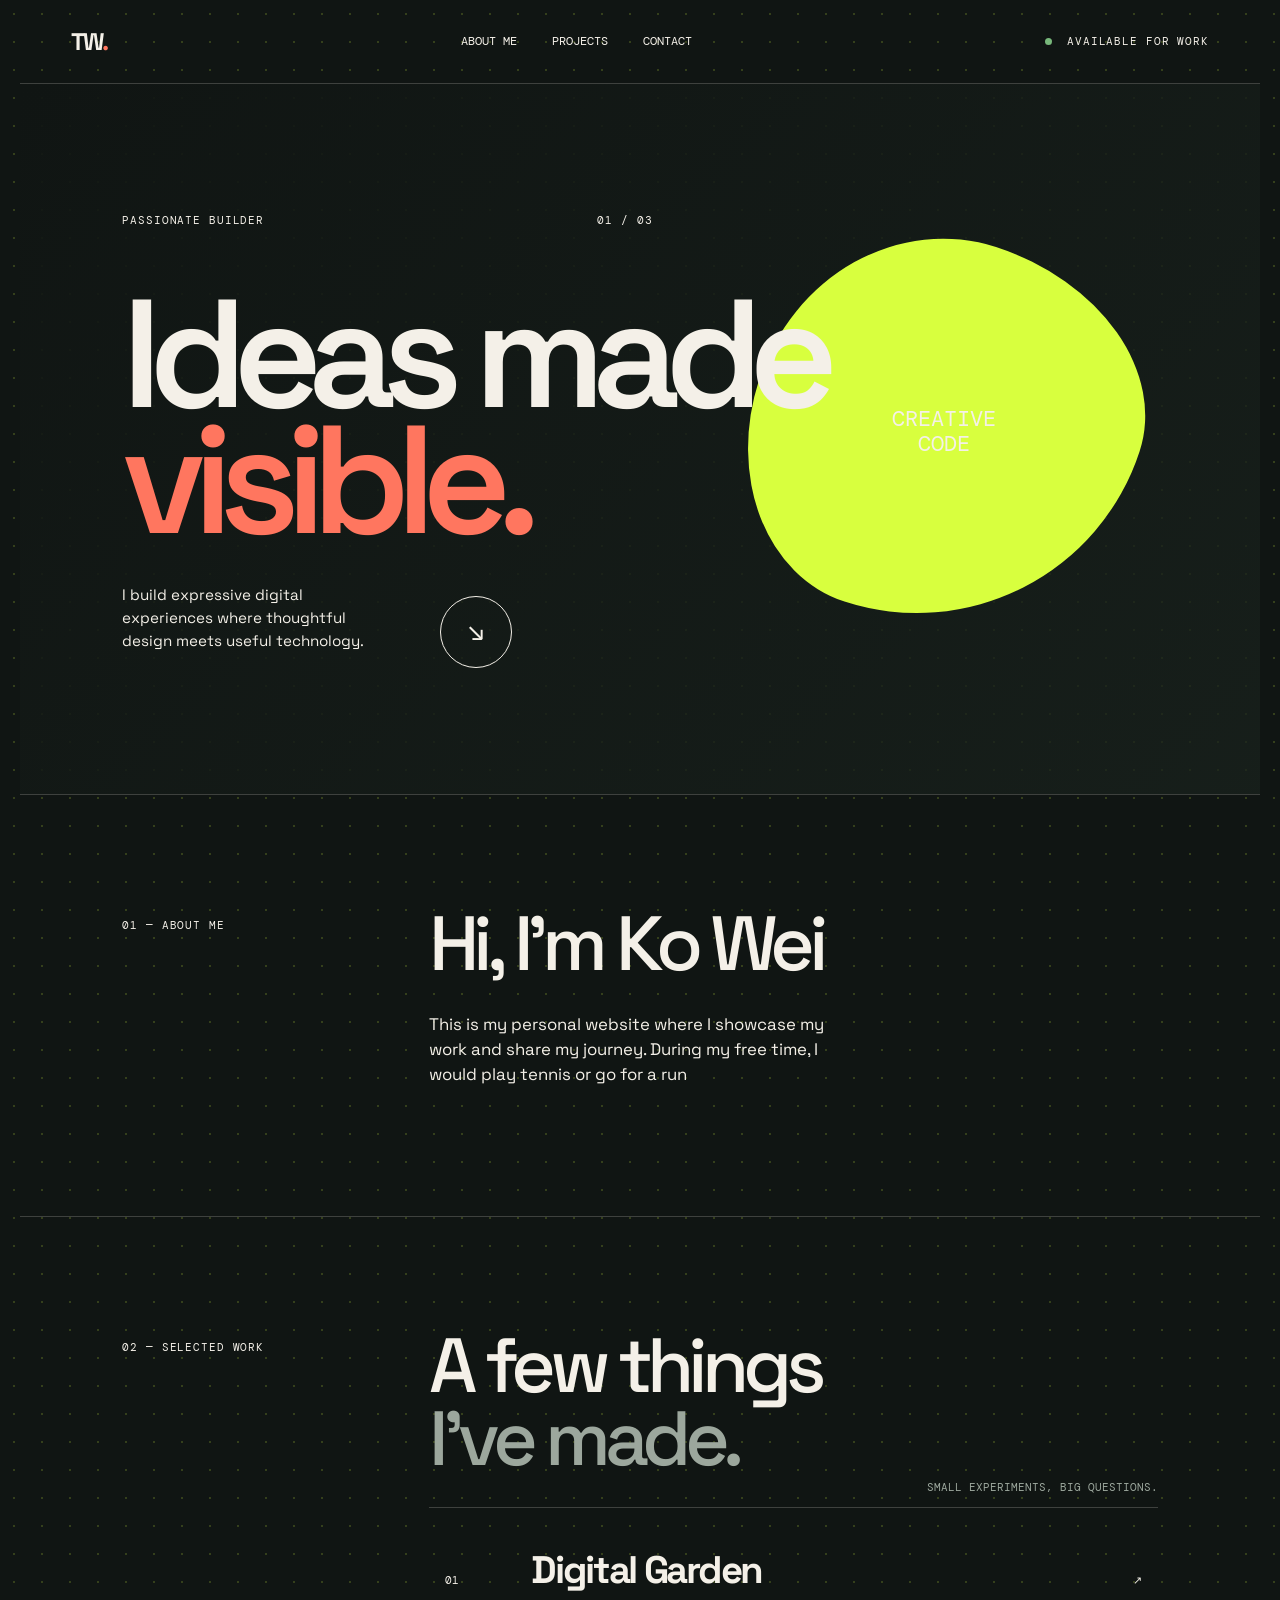
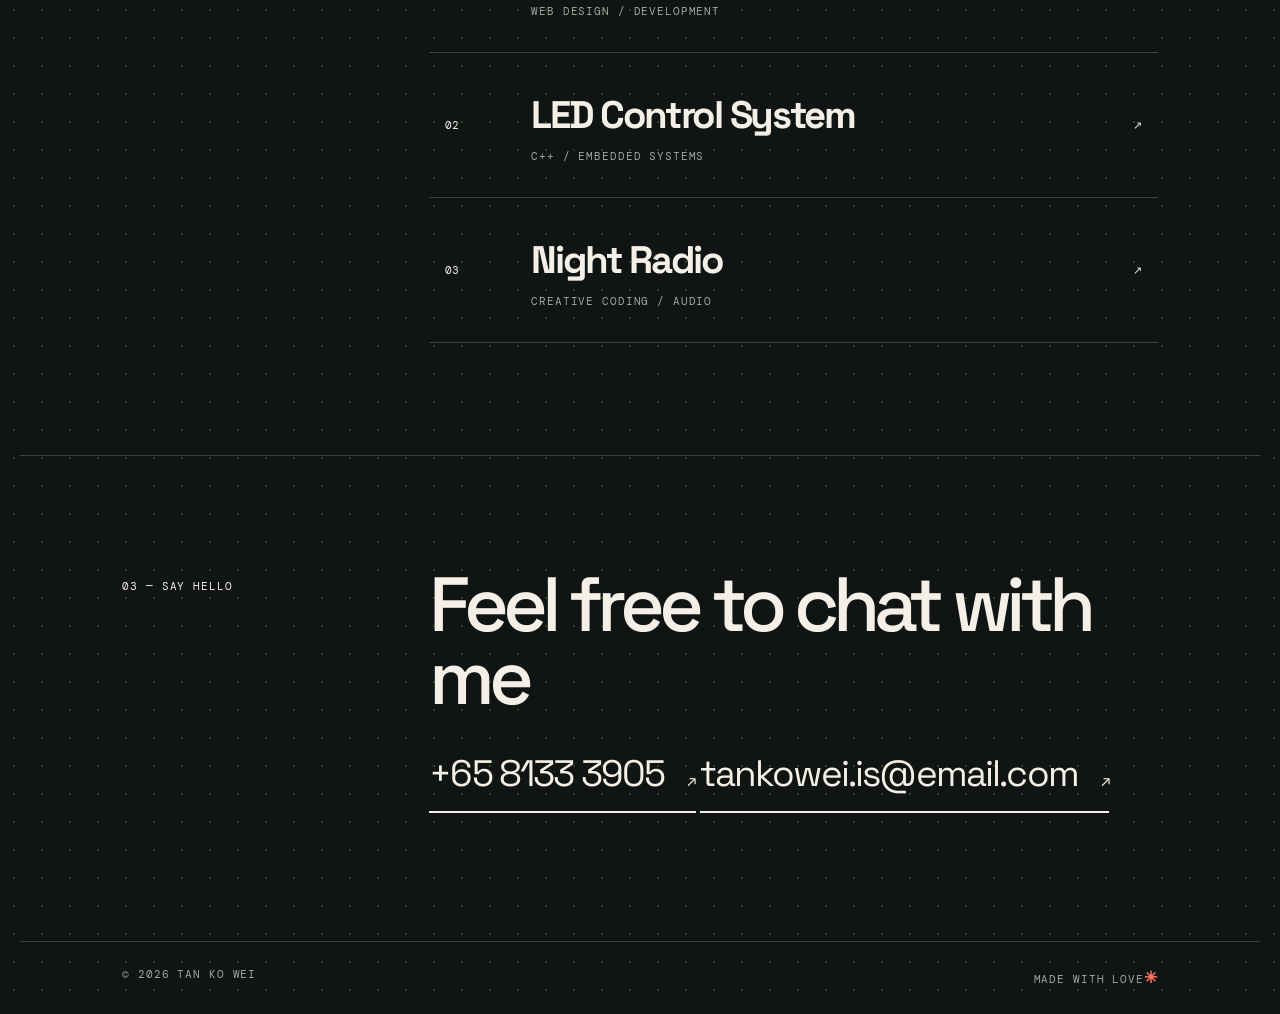
==== index.html @ d4612a14 "Add files via upload" ====
<!DOCTYPE html>
<html>
    <head>
        <meta charset="UTF-8">
        <meta name="viewport" content="width=device-width, initial-scale=1.0">
        <link rel="preconnect" href="https://fonts.googleapis.com">
        <link rel="preconnect" href="https://fonts.gstatic.com" crossorigin>
        <link href="https://fonts.googleapis.com/css2?family=DM+Mono:wght@400;500&family=Space+Grotesk:wght@400;500;600;700&display=swap" rel="stylesheet">
        <link rel="stylesheet" type="text/css" href="style.css">
        <title>Tan Ko Wei Personal Website</title>
    </head>
    <body>
        <header class="site-header">
            <a class="logo" href="#top" aria-label="Back to top">TW<span>.</span></a>
            <nav class="navbar" aria-label="Main navigation">
                <a href="#aboutme">About Me</a>
                <a href="#projects">Projects</a>
                <a href="#contact">Contact</a>
            </nav>
            <span class="availability"><i></i> Available for work</span>
        </header>

        <main id="top">
            <section class="hero">
                <p class="eyebrow">Passionate Builder<span>01 / 03</span></p>
                <h1>Ideas made<br><em>visible.</em></h1>
                <div class="hero-footer">
                    <p>I build expressive digital experiences where thoughtful design meets useful technology.</p>
                    <a class="circle-link" href="#projects" aria-label="Explore projects">↘</a>
                </div>
                <div class="hero-shape" aria-hidden="true"><span>creative<br>code</span></div>
            </section>

            <section class="intro section-grid" id="aboutme">
                <p class="section-label">01 — About me</p>
                <div class="section-content">
                    <h2>Hi, I'm Ko Wei<br></h2>
                    <p>This is my personal website where I showcase my work and share my journey. During my free time, I would play tennis or go for a run</p>
                </div>
            </section>

            <section class="projects section-grid" id="projects">
                <p class="section-label">02 — Selected work</p>
                <div class="section-content">
                    <div class="section-heading">
                        <h2>A few things<br><span>I've made.</span></h2>
                        <p>Small experiments, big questions.</p>
                    </div>
                    <div class="project-list">
                        <article class="project-card project-one" href="digital-garden.html">
                            <span class="project-number">01</span>
                            <div><h3>Digital Garden</h3><p>Web design / Development</p></div>
                            <span class="project-arrow">↗</span>
                        </article>
                        <a class="project-card project-two" href="led-showcase.html">
                            <span class="project-number">02</span>
                            <div><h3>LED Control System</h3><p>C++ / Embedded Systems</p></div>
                            <span class="project-arrow">↗</span>
                        </a>
                        <article class="project-card project-three" href="night-radio.html">
                            <span class="project-number">03</span>
                            <div><h3>Night Radio</h3><p>Creative coding / Audio</p></div>
                            <span class="project-arrow">↗</span>
                        </article>
                    </div>
                </div>
            </section>

            <section class="contact section-grid" id="contact">
                <p class="section-label">03 — Say hello</p>
                <div class="section-content">
                    <h2>Feel free to chat with me<br></h2>
                    <a class="email-link" href="https://wa.me/81333905">+65 8133 3905 <span>↗</span></a>
                    <a class="email-link" href="mailto:tankowei.is@email.com">tankowei.is@email.com <span>↗</span></a>
                </div>
            </section>
        </main>

        <footer><span>© 2026 Tan Ko Wei</span><span>Made with Love<b>✳</b></span></footer>
    </body>
</html>
---- style.css ----
@import url('https://fonts.googleapis.com/css2?family=DM+Mono:wght@400;500&family=Space+Grotesk:wght@400;500;600;700&display=swap');

:root {
  --ink: #f4f0e8;
  --paper: #101513;
  --acid: #d8ff3e;
  --coral: #ff765f;
  --muted: #9ca79d;
  --line: rgba(244, 240, 232, 0.2);
}

* { box-sizing: border-box; }
html { scroll-behavior: smooth; }
body {
  margin: 0;
  color: var(--ink);
  background-color: var(--paper);
  background-image: radial-gradient(rgba(216, 255, 62, .18) 1px, transparent 1px);
  background-size: 28px 28px;
  font-family: 'Space Grotesk', sans-serif;
  line-height: 1.5;
}
a { color: inherit; }
.site-header, main, footer { max-width: 1240px; margin: auto; }
.site-header {
  min-height: 84px;
  padding: 22px 4vw;
  display: flex;
  align-items: center;
  justify-content: space-between;
  border-bottom: 1px solid var(--line);
}
.logo { font-size: 1.5rem; font-weight: 700; text-decoration: none; letter-spacing: -0.08em; }
.logo span, em { color: var(--coral); font-style: normal; }
.navbar { display: flex; gap: 2.2rem; }
.navbar a { font-family: 'DM Mono', monospace; font-size: .72rem; text-decoration: none; text-transform: uppercase; }
.navbar a:hover, .email-link:hover { color: var(--coral); }
.availability, .eyebrow, .section-label, .project-card p, footer {
  font-family: 'DM Mono', monospace;
  font-size: .68rem;
  text-transform: uppercase;
  letter-spacing: .08em;
}
.availability i { display: inline-block; width: 7px; height: 7px; margin-right: 7px; border-radius: 50%; background: #78b87b; }
.hero { min-height: 710px; padding: 8rem 8vw 5rem; position: relative; overflow: hidden; background: linear-gradient(135deg, rgba(16, 21, 19, .92), rgba(25, 34, 29, .72)); }
.eyebrow { display: flex; justify-content: space-between; max-width: 530px; }
h1, h2, h3, p { margin-top: 0; }
h1 { position: relative; z-index: 1; margin: 4rem 0 2.5rem; font-size: clamp(4.5rem, 12vw, 10.5rem); line-height: .82; letter-spacing: -.09em; font-weight: 600; }
.hero-footer { position: relative; z-index: 1; display: flex; align-items: flex-end; gap: 3rem; max-width: 530px; }
.hero-footer p { max-width: 270px; font-size: .95rem; }
.circle-link { display: grid; place-items: center; width: 72px; height: 72px; border: 1px solid var(--ink); border-radius: 50%; font-size: 1.7rem; text-decoration: none; transition: .25s ease; }
.circle-link:hover { color: var(--paper); background: var(--acid); border-color: var(--acid); transform: rotate(-45deg); }
.hero-shape { position: absolute; right: 10%; top: 22%; display: grid; place-items: center; width: clamp(200px, 30vw, 390px); aspect-ratio: 1; border-radius: 48% 52% 61% 39% / 52% 39% 61% 48%; background: var(--acid); transform: rotate(18deg); animation: float 6s ease-in-out infinite; }
.hero-shape span { font-family: 'DM Mono', monospace; font-size: clamp(1rem, 2vw, 1.4rem); line-height: 1.1; text-align: center; text-transform: uppercase; transform: rotate(-18deg); }
.section-grid { display: grid; grid-template-columns: 25% 1fr; gap: 3rem; padding: 7rem 8vw; border-top: 1px solid var(--line); }
.section-label { padding-top: .6rem; }
.section-content { max-width: 820px; }
h2 { margin-bottom: 2rem; font-size: clamp(2.6rem, 6vw, 5.8rem); line-height: .95; letter-spacing: -.08em; font-weight: 500; }
h2 span { color: var(--muted); }
.section-content > p { max-width: 410px; font-size: 1.05rem; }
.section-heading { display: flex; justify-content: space-between; align-items: flex-end; gap: 2rem; }
.section-heading > p { color: var(--muted); font-family: 'DM Mono', monospace; font-size: .7rem; text-transform: uppercase; }
.project-list { border-top: 1px solid var(--line); }
.project-card { min-height: 145px; display: grid; grid-template-columns: 70px 1fr auto; align-items: center; gap: 1rem; padding: 1.4rem 1rem; border-bottom: 1px solid var(--line); text-decoration: none; transition: .25s ease; }
.project-card:hover { padding-left: 1.7rem; }
.project-number, .project-arrow { font-family: 'DM Mono', monospace; font-size: .7rem; }
.project-card h3 { margin: 0; font-size: clamp(1.4rem, 3vw, 2.4rem); letter-spacing: -.06em; }
.project-card p { margin: .3rem 0 0; color: var(--muted); }
.project-one:hover { background: var(--acid); }.project-two:hover { background: var(--coral); }.project-three:hover { background: #b8d7ff; }
.contact { padding-bottom: 8rem; }
.email-link { display: inline-block; padding-bottom: .6rem; border-bottom: 2px solid var(--ink); font-size: clamp(1.2rem, 3vw, 2.3rem); letter-spacing: -.05em; text-decoration: none; }
.email-link span { margin-left: 1rem; font-size: 1rem; }
footer { display: flex; justify-content: space-between; padding: 1.5rem 8vw; border-top: 1px solid var(--line); color: var(--muted); }
footer b { color: var(--coral); font-size: 1rem; }
@keyframes float { 0%, 100% { transform: rotate(18deg) translateY(0); } 50% { transform: rotate(23deg) translateY(-18px); } }
@media (max-width: 700px) {
  .site-header { padding: 18px 6vw; }.availability { display: none; }.navbar { gap: 1rem; }.navbar a { font-size: .61rem; }
  .hero { min-height: 650px; padding: 5rem 6vw 4rem; }.hero-shape { top: 45%; right: -8%; opacity: .85; }.hero-footer { align-items: flex-start; flex-direction: column; gap: 1rem; }
  .section-grid { grid-template-columns: 1fr; gap: 1.5rem; padding: 5rem 6vw; }.section-label { padding: 0; }.section-heading { display: block; }.section-heading > p { margin-bottom: 2rem; }.project-card { grid-template-columns: 40px 1fr auto; }
  footer { padding: 1.5rem 6vw; font-size: .56rem; }
}
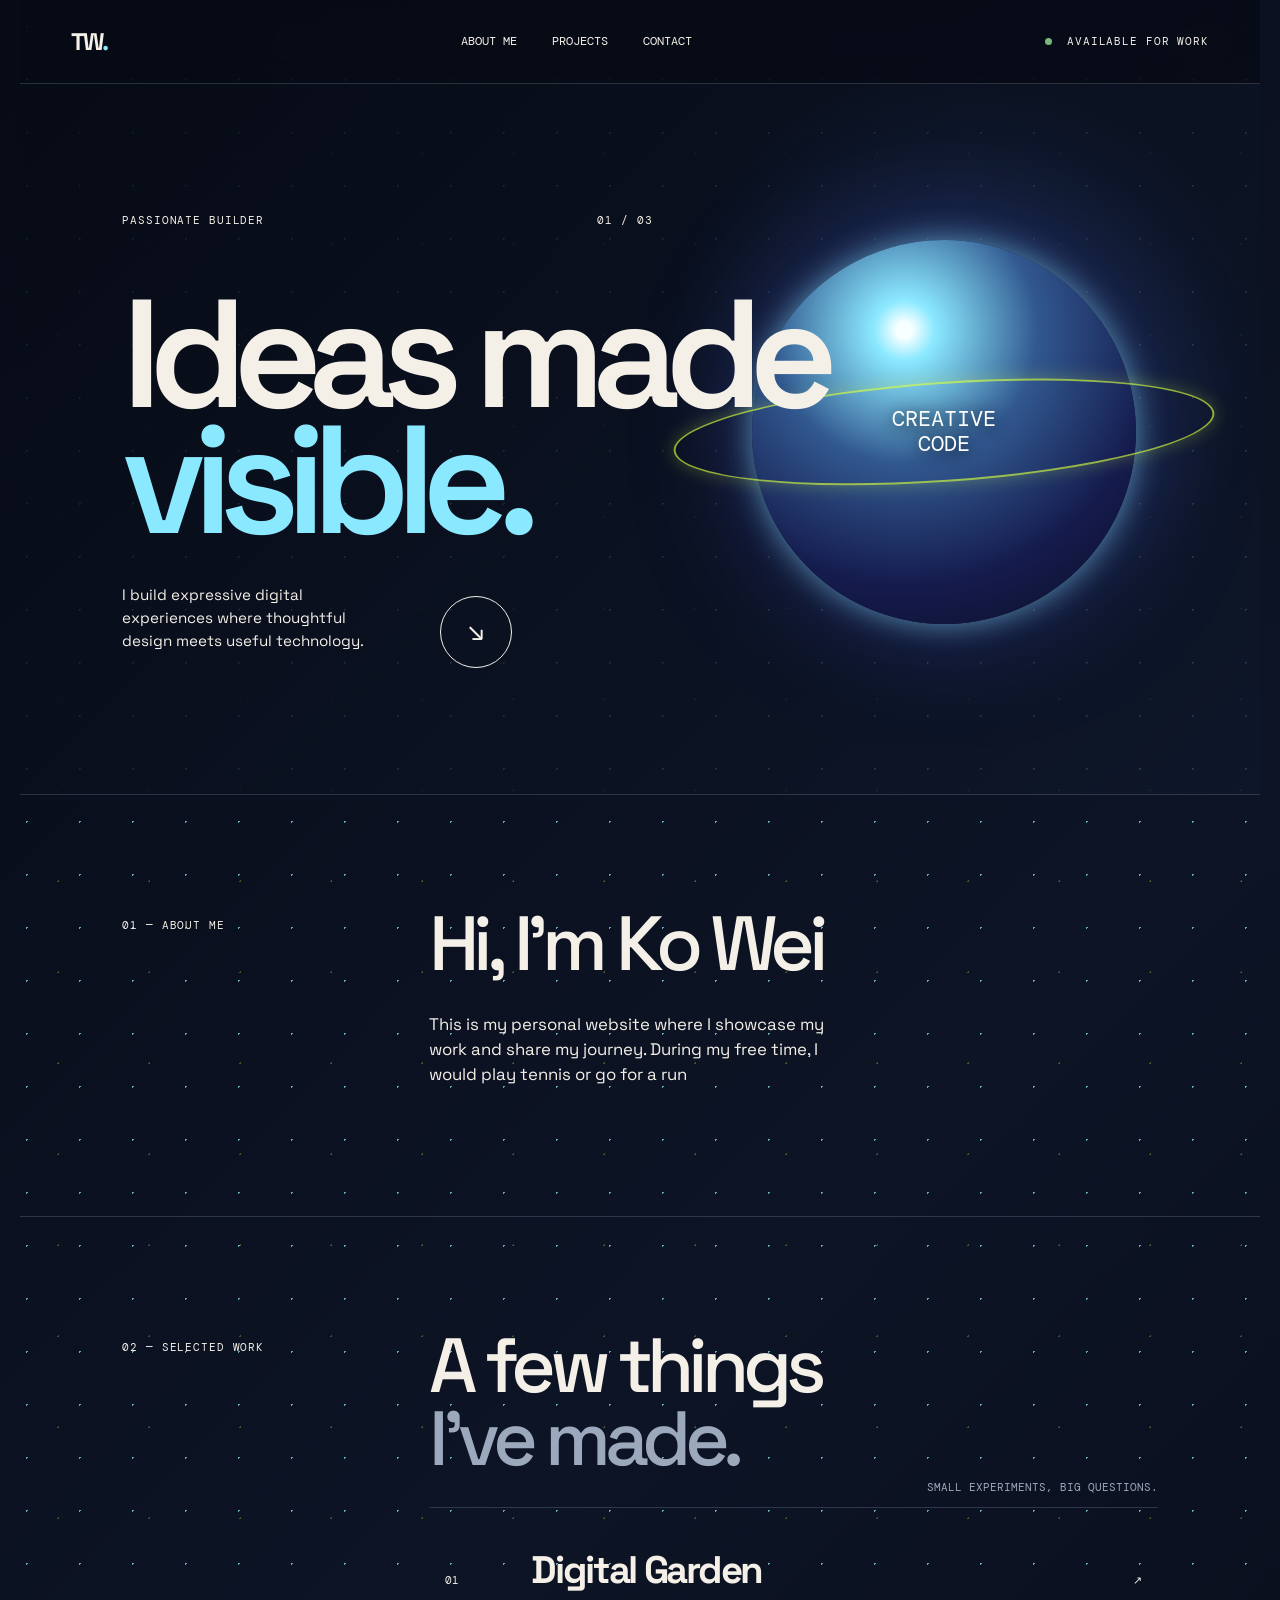
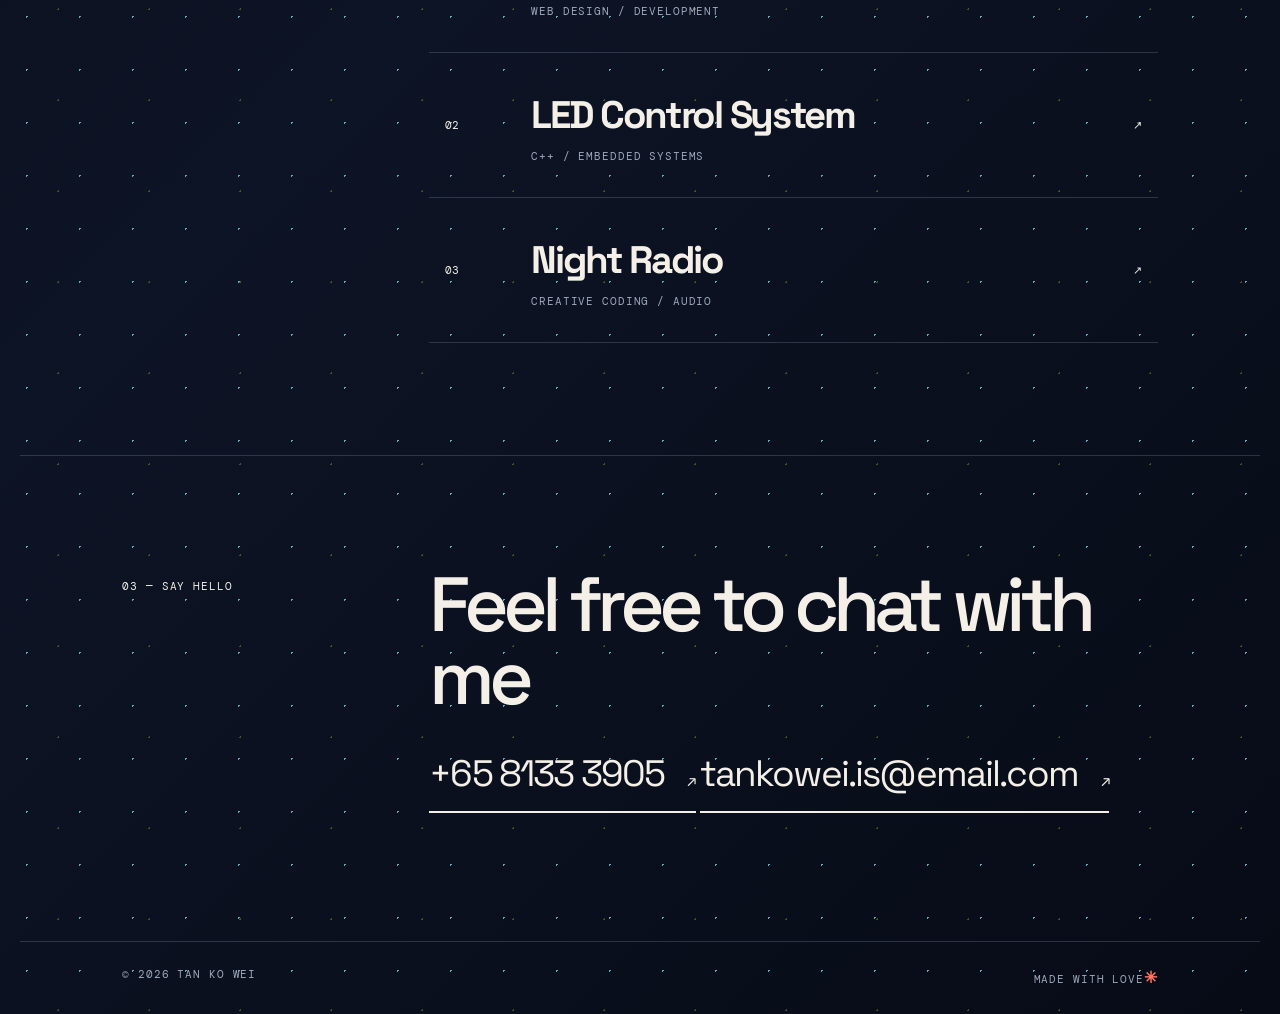
==== commit 0149906e: "Initial website upload" ====
--- a/index.html
+++ b/index.html
@@ -1,81 +1,81 @@
-<!DOCTYPE html>
-<html>
-    <head>
-        <meta charset="UTF-8">
-        <meta name="viewport" content="width=device-width, initial-scale=1.0">
-        <link rel="preconnect" href="https://fonts.googleapis.com">
-        <link rel="preconnect" href="https://fonts.gstatic.com" crossorigin>
-        <link href="https://fonts.googleapis.com/css2?family=DM+Mono:wght@400;500&family=Space+Grotesk:wght@400;500;600;700&display=swap" rel="stylesheet">
-        <link rel="stylesheet" type="text/css" href="style.css">
-        <title>Tan Ko Wei Personal Website</title>
-    </head>
-    <body>
-        <header class="site-header">
-            <a class="logo" href="#top" aria-label="Back to top">TW<span>.</span></a>
-            <nav class="navbar" aria-label="Main navigation">
-                <a href="#aboutme">About Me</a>
-                <a href="#projects">Projects</a>
-                <a href="#contact">Contact</a>
-            </nav>
-            <span class="availability"><i></i> Available for work</span>
-        </header>
-
-        <main id="top">
-            <section class="hero">
-                <p class="eyebrow">Passionate Builder<span>01 / 03</span></p>
-                <h1>Ideas made<br><em>visible.</em></h1>
-                <div class="hero-footer">
-                    <p>I build expressive digital experiences where thoughtful design meets useful technology.</p>
-                    <a class="circle-link" href="#projects" aria-label="Explore projects">↘</a>
-                </div>
-                <div class="hero-shape" aria-hidden="true"><span>creative<br>code</span></div>
-            </section>
-
-            <section class="intro section-grid" id="aboutme">
-                <p class="section-label">01 — About me</p>
-                <div class="section-content">
-                    <h2>Hi, I'm Ko Wei<br></h2>
-                    <p>This is my personal website where I showcase my work and share my journey. During my free time, I would play tennis or go for a run</p>
-                </div>
-            </section>
-
-            <section class="projects section-grid" id="projects">
-                <p class="section-label">02 — Selected work</p>
-                <div class="section-content">
-                    <div class="section-heading">
-                        <h2>A few things<br><span>I've made.</span></h2>
-                        <p>Small experiments, big questions.</p>
-                    </div>
-                    <div class="project-list">
-                        <article class="project-card project-one" href="digital-garden.html">
-                            <span class="project-number">01</span>
-                            <div><h3>Digital Garden</h3><p>Web design / Development</p></div>
-                            <span class="project-arrow">↗</span>
-                        </article>
-                        <a class="project-card project-two" href="led-showcase.html">
-                            <span class="project-number">02</span>
-                            <div><h3>LED Control System</h3><p>C++ / Embedded Systems</p></div>
-                            <span class="project-arrow">↗</span>
-                        </a>
-                        <article class="project-card project-three" href="night-radio.html">
-                            <span class="project-number">03</span>
-                            <div><h3>Night Radio</h3><p>Creative coding / Audio</p></div>
-                            <span class="project-arrow">↗</span>
-                        </article>
-                    </div>
-                </div>
-            </section>
-
-            <section class="contact section-grid" id="contact">
-                <p class="section-label">03 — Say hello</p>
-                <div class="section-content">
-                    <h2>Feel free to chat with me<br></h2>
-                    <a class="email-link" href="https://wa.me/81333905">+65 8133 3905 <span>↗</span></a>
-                    <a class="email-link" href="mailto:tankowei.is@email.com">tankowei.is@email.com <span>↗</span></a>
-                </div>
-            </section>
-        </main>
-
-        <footer><span>© 2026 Tan Ko Wei</span><span>Made with Love<b>✳</b></span></footer>
-    </body>
+<!DOCTYPE html>
+<html>
+    <head>
+        <meta charset="UTF-8">
+        <meta name="viewport" content="width=device-width, initial-scale=1.0">
+        <link rel="preconnect" href="https://fonts.googleapis.com">
+        <link rel="preconnect" href="https://fonts.gstatic.com" crossorigin>
+        <link href="https://fonts.googleapis.com/css2?family=DM+Mono:wght@400;500&family=Space+Grotesk:wght@400;500;600;700&display=swap" rel="stylesheet">
+        <link rel="stylesheet" type="text/css" href="style.css">
+        <title>Tan Ko Wei Personal Website</title>
+    </head>
+    <body>
+        <header class="site-header">
+            <a class="logo" href="#top" aria-label="Back to top">TW<span>.</span></a>
+            <nav class="navbar" aria-label="Main navigation">
+                <a href="#aboutme">About Me</a>
+                <a href="#projects">Projects</a>
+                <a href="#contact">Contact</a>
+            </nav>
+            <span class="availability"><i></i> Available for work</span>
+        </header>
+
+        <main id="top">
+            <section class="hero">
+                <p class="eyebrow">Passionate Builder<span>01 / 03</span></p>
+                <h1>Ideas made<br><em>visible.</em></h1>
+                <div class="hero-footer">
+                    <p>I build expressive digital experiences where thoughtful design meets useful technology.</p>
+                    <a class="circle-link" href="#projects" aria-label="Explore projects">↘</a>
+                </div>
+                <div class="hero-shape" aria-hidden="true"><span>creative<br>code</span></div>
+            </section>
+
+            <section class="intro section-grid" id="aboutme">
+                <p class="section-label">01 — About me</p>
+                <div class="section-content">
+                    <h2>Hi, I'm Ko Wei<br></h2>
+                    <p>This is my personal website where I showcase my work and share my journey. During my free time, I would play tennis or go for a run</p>
+                </div>
+            </section>
+
+            <section class="projects section-grid" id="projects">
+                <p class="section-label">02 — Selected work</p>
+                <div class="section-content">
+                    <div class="section-heading">
+                        <h2>A few things<br><span>I've made.</span></h2>
+                        <p>Small experiments, big questions.</p>
+                    </div>
+                    <div class="project-list">
+                        <article class="project-card project-one" href="digital-garden.html">
+                            <span class="project-number">01</span>
+                            <div><h3>Digital Garden</h3><p>Web design / Development</p></div>
+                            <span class="project-arrow">↗</span>
+                        </article>
+                        <a class="project-card project-two" href="led-showcase.html">
+                            <span class="project-number">02</span>
+                            <div><h3>LED Control System</h3><p>C++ / Embedded Systems</p></div>
+                            <span class="project-arrow">↗</span>
+                        </a>
+                        <article class="project-card project-three" href="night-radio.html">
+                            <span class="project-number">03</span>
+                            <div><h3>Night Radio</h3><p>Creative coding / Audio</p></div>
+                            <span class="project-arrow">↗</span>
+                        </article>
+                    </div>
+                </div>
+            </section>
+
+            <section class="contact section-grid" id="contact">
+                <p class="section-label">03 — Say hello</p>
+                <div class="section-content">
+                    <h2>Feel free to chat with me<br></h2>
+                    <a class="email-link" href="https://wa.me/81333905">+65 8133 3905 <span>↗</span></a>
+                    <a class="email-link" href="mailto:tankowei.is@email.com">tankowei.is@email.com <span>↗</span></a>
+                </div>
+            </section>
+        </main>
+
+        <footer><span>© 2026 Tan Ko Wei</span><span>Made with Love<b>✳</b></span></footer>
+    </body>
 </html>
--- a/style.css
+++ b/style.css
@@ -1,81 +1,90 @@
-@import url('https://fonts.googleapis.com/css2?family=DM+Mono:wght@400;500&family=Space+Grotesk:wght@400;500;600;700&display=swap');
-
-:root {
-  --ink: #f4f0e8;
-  --paper: #101513;
-  --acid: #d8ff3e;
-  --coral: #ff765f;
-  --muted: #9ca79d;
-  --line: rgba(244, 240, 232, 0.2);
-}
-
-* { box-sizing: border-box; }
-html { scroll-behavior: smooth; }
-body {
-  margin: 0;
-  color: var(--ink);
-  background-color: var(--paper);
-  background-image: radial-gradient(rgba(216, 255, 62, .18) 1px, transparent 1px);
-  background-size: 28px 28px;
-  font-family: 'Space Grotesk', sans-serif;
-  line-height: 1.5;
-}
-a { color: inherit; }
-.site-header, main, footer { max-width: 1240px; margin: auto; }
-.site-header {
-  min-height: 84px;
-  padding: 22px 4vw;
-  display: flex;
-  align-items: center;
-  justify-content: space-between;
-  border-bottom: 1px solid var(--line);
-}
-.logo { font-size: 1.5rem; font-weight: 700; text-decoration: none; letter-spacing: -0.08em; }
-.logo span, em { color: var(--coral); font-style: normal; }
-.navbar { display: flex; gap: 2.2rem; }
-.navbar a { font-family: 'DM Mono', monospace; font-size: .72rem; text-decoration: none; text-transform: uppercase; }
-.navbar a:hover, .email-link:hover { color: var(--coral); }
-.availability, .eyebrow, .section-label, .project-card p, footer {
-  font-family: 'DM Mono', monospace;
-  font-size: .68rem;
-  text-transform: uppercase;
-  letter-spacing: .08em;
-}
-.availability i { display: inline-block; width: 7px; height: 7px; margin-right: 7px; border-radius: 50%; background: #78b87b; }
-.hero { min-height: 710px; padding: 8rem 8vw 5rem; position: relative; overflow: hidden; background: linear-gradient(135deg, rgba(16, 21, 19, .92), rgba(25, 34, 29, .72)); }
-.eyebrow { display: flex; justify-content: space-between; max-width: 530px; }
-h1, h2, h3, p { margin-top: 0; }
-h1 { position: relative; z-index: 1; margin: 4rem 0 2.5rem; font-size: clamp(4.5rem, 12vw, 10.5rem); line-height: .82; letter-spacing: -.09em; font-weight: 600; }
-.hero-footer { position: relative; z-index: 1; display: flex; align-items: flex-end; gap: 3rem; max-width: 530px; }
-.hero-footer p { max-width: 270px; font-size: .95rem; }
-.circle-link { display: grid; place-items: center; width: 72px; height: 72px; border: 1px solid var(--ink); border-radius: 50%; font-size: 1.7rem; text-decoration: none; transition: .25s ease; }
-.circle-link:hover { color: var(--paper); background: var(--acid); border-color: var(--acid); transform: rotate(-45deg); }
-.hero-shape { position: absolute; right: 10%; top: 22%; display: grid; place-items: center; width: clamp(200px, 30vw, 390px); aspect-ratio: 1; border-radius: 48% 52% 61% 39% / 52% 39% 61% 48%; background: var(--acid); transform: rotate(18deg); animation: float 6s ease-in-out infinite; }
-.hero-shape span { font-family: 'DM Mono', monospace; font-size: clamp(1rem, 2vw, 1.4rem); line-height: 1.1; text-align: center; text-transform: uppercase; transform: rotate(-18deg); }
-.section-grid { display: grid; grid-template-columns: 25% 1fr; gap: 3rem; padding: 7rem 8vw; border-top: 1px solid var(--line); }
-.section-label { padding-top: .6rem; }
-.section-content { max-width: 820px; }
-h2 { margin-bottom: 2rem; font-size: clamp(2.6rem, 6vw, 5.8rem); line-height: .95; letter-spacing: -.08em; font-weight: 500; }
-h2 span { color: var(--muted); }
-.section-content > p { max-width: 410px; font-size: 1.05rem; }
-.section-heading { display: flex; justify-content: space-between; align-items: flex-end; gap: 2rem; }
-.section-heading > p { color: var(--muted); font-family: 'DM Mono', monospace; font-size: .7rem; text-transform: uppercase; }
-.project-list { border-top: 1px solid var(--line); }
-.project-card { min-height: 145px; display: grid; grid-template-columns: 70px 1fr auto; align-items: center; gap: 1rem; padding: 1.4rem 1rem; border-bottom: 1px solid var(--line); text-decoration: none; transition: .25s ease; }
-.project-card:hover { padding-left: 1.7rem; }
-.project-number, .project-arrow { font-family: 'DM Mono', monospace; font-size: .7rem; }
-.project-card h3 { margin: 0; font-size: clamp(1.4rem, 3vw, 2.4rem); letter-spacing: -.06em; }
-.project-card p { margin: .3rem 0 0; color: var(--muted); }
-.project-one:hover { background: var(--acid); }.project-two:hover { background: var(--coral); }.project-three:hover { background: #b8d7ff; }
-.contact { padding-bottom: 8rem; }
-.email-link { display: inline-block; padding-bottom: .6rem; border-bottom: 2px solid var(--ink); font-size: clamp(1.2rem, 3vw, 2.3rem); letter-spacing: -.05em; text-decoration: none; }
-.email-link span { margin-left: 1rem; font-size: 1rem; }
-footer { display: flex; justify-content: space-between; padding: 1.5rem 8vw; border-top: 1px solid var(--line); color: var(--muted); }
-footer b { color: var(--coral); font-size: 1rem; }
-@keyframes float { 0%, 100% { transform: rotate(18deg) translateY(0); } 50% { transform: rotate(23deg) translateY(-18px); } }
-@media (max-width: 700px) {
-  .site-header { padding: 18px 6vw; }.availability { display: none; }.navbar { gap: 1rem; }.navbar a { font-size: .61rem; }
-  .hero { min-height: 650px; padding: 5rem 6vw 4rem; }.hero-shape { top: 45%; right: -8%; opacity: .85; }.hero-footer { align-items: flex-start; flex-direction: column; gap: 1rem; }
-  .section-grid { grid-template-columns: 1fr; gap: 1.5rem; padding: 5rem 6vw; }.section-label { padding: 0; }.section-heading { display: block; }.section-heading > p { margin-bottom: 2rem; }.project-card { grid-template-columns: 40px 1fr auto; }
-  footer { padding: 1.5rem 6vw; font-size: .56rem; }
+@import url('https://fonts.googleapis.com/css2?family=DM+Mono:wght@400;500&family=Space+Grotesk:wght@400;500;600;700&display=swap');
+
+:root {
+  --ink: #f4f0e8;
+  --paper: #070b16;
+  --acid: #d8ff3e;
+  --coral: #ff765f;
+  --cyan: #8be9ff;
+  --muted: #9ca8bb;
+  --line: rgba(191, 211, 236, 0.19);
+}
+
+* { box-sizing: border-box; }
+html { scroll-behavior: smooth; }
+body {
+  margin: 0;
+  color: var(--ink);
+  background-color: var(--paper);
+  background-image: radial-gradient(rgba(139, 233, 255, .7) 1px, transparent 1px), radial-gradient(rgba(216, 255, 62, .28) 1px, transparent 1px), linear-gradient(135deg, #070b16, #0d1425 52%, #070b16);
+  background-position: 0 0, 13px 17px, 0 0;
+  background-size: 53px 53px, 91px 91px, 100% 100%;
+  font-family: 'Space Grotesk', sans-serif;
+  line-height: 1.5;
+  overflow-x: hidden;
+}
+a { color: inherit; }
+.site-header, main, footer { max-width: 1240px; margin: auto; }
+.site-header {
+  min-height: 84px;
+  padding: 22px 4vw;
+  display: flex;
+  align-items: center;
+  justify-content: space-between;
+  border-bottom: 1px solid var(--line);
+  background: rgba(7, 11, 22, .76);
+  backdrop-filter: blur(14px);
+  position: relative;
+  z-index: 5;
+}
+.logo { font-size: 1.5rem; font-weight: 700; text-decoration: none; letter-spacing: -0.08em; }
+.logo span, em { color: var(--cyan); font-style: normal; }
+.navbar { display: flex; gap: 2.2rem; }
+.navbar a { font-family: 'DM Mono', monospace; font-size: .72rem; text-decoration: none; text-transform: uppercase; }
+.navbar a:hover, .email-link:hover { color: var(--cyan); }
+.availability, .eyebrow, .section-label, .project-card p, footer {
+  font-family: 'DM Mono', monospace;
+  font-size: .68rem;
+  text-transform: uppercase;
+  letter-spacing: .08em;
+}
+.availability i { display: inline-block; width: 7px; height: 7px; margin-right: 7px; border-radius: 50%; background: #78b87b; }
+.hero { min-height: 710px; padding: 8rem 8vw 5rem; position: relative; overflow: hidden; background: radial-gradient(circle at 76% 38%, rgba(49, 86, 141, .32), transparent 28%), linear-gradient(135deg, rgba(7, 11, 22, .9), rgba(14, 24, 43, .72)); }
+.eyebrow { display: flex; justify-content: space-between; max-width: 530px; }
+h1, h2, h3, p { margin-top: 0; }
+h1 { position: relative; z-index: 1; margin: 4rem 0 2.5rem; font-size: clamp(4.5rem, 12vw, 10.5rem); line-height: .82; letter-spacing: -.09em; font-weight: 600; }
+.hero-footer { position: relative; z-index: 1; display: flex; align-items: flex-end; gap: 3rem; max-width: 530px; }
+.hero-footer p { max-width: 270px; font-size: .95rem; }
+.circle-link { display: grid; place-items: center; width: 72px; height: 72px; border: 1px solid var(--ink); border-radius: 50%; font-size: 1.7rem; text-decoration: none; transition: .25s ease; }
+.circle-link:hover { color: var(--paper); background: var(--cyan); border-color: var(--cyan); transform: rotate(-45deg); }
+.hero-shape { position: absolute; right: 10%; top: 22%; display: grid; place-items: center; width: clamp(200px, 30vw, 390px); aspect-ratio: 1; border-radius: 50%; background: radial-gradient(circle at 32% 28%, #f8ffff 0 2%, #8be9ff 8%, #31588f 35%, #151b4d 67%, #090c1d 100%); box-shadow: 0 0 30px rgba(139, 233, 255, .55), 0 0 120px rgba(79, 88, 255, .35); transform: rotate(18deg); animation: float 6s ease-in-out infinite; }
+.hero-shape::before { content: ''; position: absolute; width: 140%; height: 25%; border: 2px solid rgba(216, 255, 62, .65); border-radius: 50%; transform: rotate(-22deg); box-shadow: 0 0 18px rgba(216, 255, 62, .25); }
+.hero-shape span { color: white; font-family: 'DM Mono', monospace; font-size: clamp(1rem, 2vw, 1.4rem); line-height: 1.1; text-align: center; text-transform: uppercase; transform: rotate(-18deg); text-shadow: 0 2px 16px #070b16; }
+.section-grid { display: grid; grid-template-columns: 25% 1fr; gap: 3rem; padding: 7rem 8vw; border-top: 1px solid var(--line); }
+.section-label { padding-top: .6rem; }
+.section-content { max-width: 820px; }
+h2 { margin-bottom: 2rem; font-size: clamp(2.6rem, 6vw, 5.8rem); line-height: .95; letter-spacing: -.08em; font-weight: 500; }
+h2 span { color: var(--muted); }
+.section-content > p { max-width: 410px; font-size: 1.05rem; }
+.section-heading { display: flex; justify-content: space-between; align-items: flex-end; gap: 2rem; }
+.section-heading > p { color: var(--muted); font-family: 'DM Mono', monospace; font-size: .7rem; text-transform: uppercase; }
+.project-list { border-top: 1px solid var(--line); }
+.project-card { min-height: 145px; display: grid; grid-template-columns: 70px 1fr auto; align-items: center; gap: 1rem; padding: 1.4rem 1rem; border-bottom: 1px solid var(--line); text-decoration: none; transition: .25s ease; }
+.project-card:hover { padding-left: 1.7rem; }
+.project-number, .project-arrow { font-family: 'DM Mono', monospace; font-size: .7rem; }
+.project-card h3 { margin: 0; font-size: clamp(1.4rem, 3vw, 2.4rem); letter-spacing: -.06em; }
+.project-card p { margin: .3rem 0 0; color: var(--muted); }
+.project-one:hover { background: rgba(216, 255, 62, .16); }.project-two:hover { background: rgba(255, 118, 95, .16); }.project-three:hover { background: rgba(139, 233, 255, .16); }
+.contact { padding-bottom: 8rem; }
+.email-link { display: inline-block; padding-bottom: .6rem; border-bottom: 2px solid var(--ink); font-size: clamp(1.2rem, 3vw, 2.3rem); letter-spacing: -.05em; text-decoration: none; }
+.email-link span { margin-left: 1rem; font-size: 1rem; }
+footer { display: flex; justify-content: space-between; padding: 1.5rem 8vw; border-top: 1px solid var(--line); color: var(--muted); }
+footer b { color: var(--coral); font-size: 1rem; }
+@keyframes float { 0%, 100% { transform: rotate(18deg) translateY(0); } 50% { transform: rotate(23deg) translateY(-18px); } }
+@media (prefers-reduced-motion: reduce) { *, *::before, *::after { animation-duration: .01ms !important; animation-iteration-count: 1 !important; scroll-behavior: auto !important; } }
+@media (max-width: 700px) {
+  .site-header { padding: 18px 6vw; }.availability { display: none; }.navbar { gap: 1rem; }.navbar a { font-size: .61rem; }
+  .hero { min-height: 650px; padding: 5rem 6vw 4rem; }.hero-shape { top: 45%; right: -8%; opacity: .85; }.hero-footer { align-items: flex-start; flex-direction: column; gap: 1rem; }
+  .section-grid { grid-template-columns: 1fr; gap: 1.5rem; padding: 5rem 6vw; }.section-label { padding: 0; }.section-heading { display: block; }.section-heading > p { margin-bottom: 2rem; }.project-card { grid-template-columns: 40px 1fr auto; }
+  footer { padding: 1.5rem 6vw; font-size: .56rem; }
 }
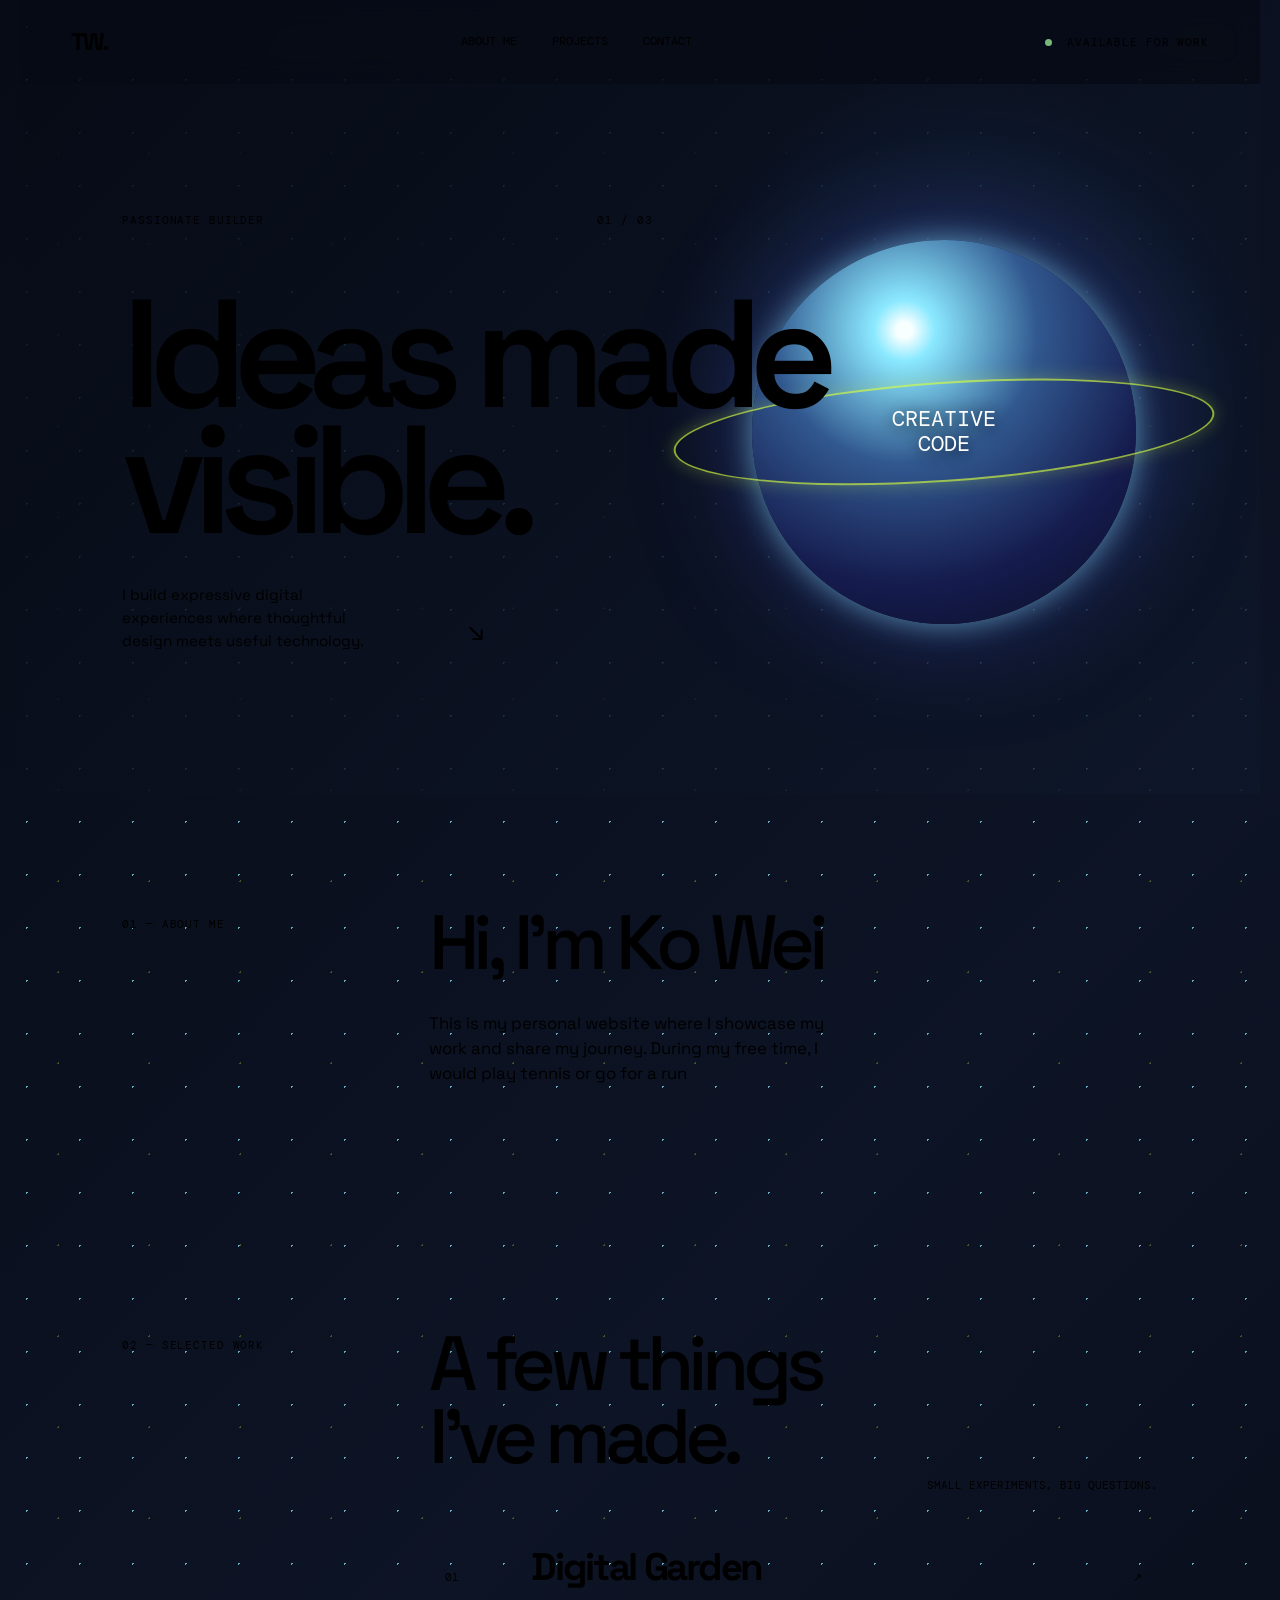
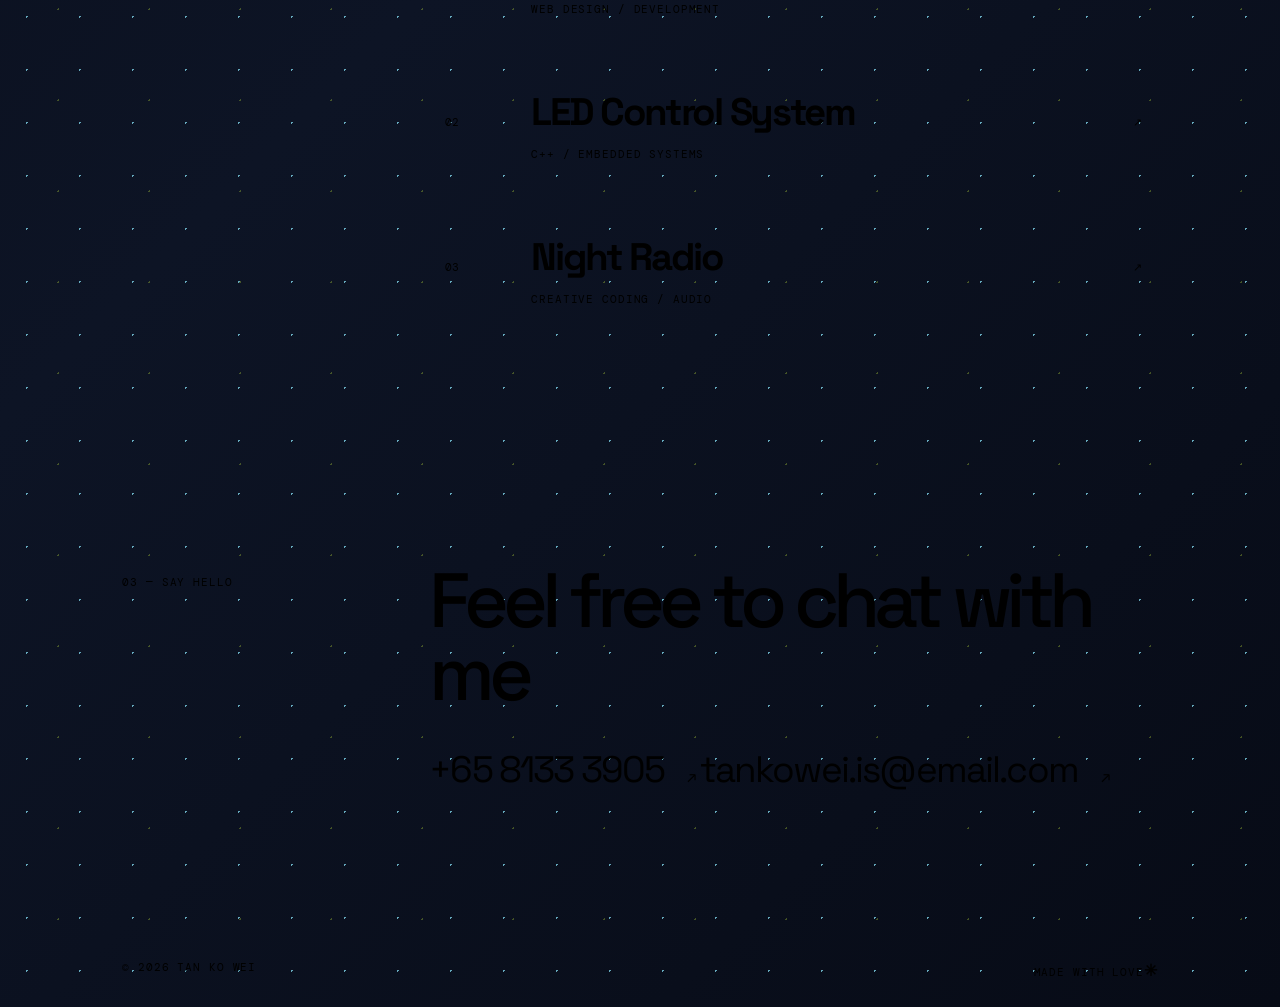
==== commit ca9d26ea: "Update Code" ====
--- a/index.html
+++ b/index.html
@@ -78,4 +78,4 @@
 
         <footer><span>© 2026 Tan Ko Wei</span><span>Made with Love<b>✳</b></span></footer>
     </body>
-</html>+</html>
--- a/style.css
+++ b/style.css
@@ -1,3 +1,4 @@
+<<<<<<< HEAD
 @import url('https://fonts.googleapis.com/css2?family=DM+Mono:wght@400;500&family=Space+Grotesk:wght@400;500;600;700&display=swap');
 
 :root {
@@ -87,4 +88,86 @@
   .hero { min-height: 650px; padding: 5rem 6vw 4rem; }.hero-shape { top: 45%; right: -8%; opacity: .85; }.hero-footer { align-items: flex-start; flex-direction: column; gap: 1rem; }
   .section-grid { grid-template-columns: 1fr; gap: 1.5rem; padding: 5rem 6vw; }.section-label { padding: 0; }.section-heading { display: block; }.section-heading > p { margin-bottom: 2rem; }.project-card { grid-template-columns: 40px 1fr auto; }
   footer { padding: 1.5rem 6vw; font-size: .56rem; }
+=======
+@import url('https://fonts.googleapis.com/css2?family=DM+Mono:wght@400;500&family=Space+Grotesk:wght@400;500;600;700&display=swap');
+
+:root {
+  --ink: #f4f0e8;
+  --paper: #101513;
+  --acid: #d8ff3e;
+  --coral: #ff765f;
+  --muted: #9ca79d;
+  --line: rgba(244, 240, 232, 0.2);
+}
+
+* { box-sizing: border-box; }
+html { scroll-behavior: smooth; }
+body {
+  margin: 0;
+  color: var(--ink);
+  background-color: var(--paper);
+  background-image: radial-gradient(rgba(216, 255, 62, .18) 1px, transparent 1px);
+  background-size: 28px 28px;
+  font-family: 'Space Grotesk', sans-serif;
+  line-height: 1.5;
+}
+a { color: inherit; }
+.site-header, main, footer { max-width: 1240px; margin: auto; }
+.site-header {
+  min-height: 84px;
+  padding: 22px 4vw;
+  display: flex;
+  align-items: center;
+  justify-content: space-between;
+  border-bottom: 1px solid var(--line);
+}
+.logo { font-size: 1.5rem; font-weight: 700; text-decoration: none; letter-spacing: -0.08em; }
+.logo span, em { color: var(--coral); font-style: normal; }
+.navbar { display: flex; gap: 2.2rem; }
+.navbar a { font-family: 'DM Mono', monospace; font-size: .72rem; text-decoration: none; text-transform: uppercase; }
+.navbar a:hover, .email-link:hover { color: var(--coral); }
+.availability, .eyebrow, .section-label, .project-card p, footer {
+  font-family: 'DM Mono', monospace;
+  font-size: .68rem;
+  text-transform: uppercase;
+  letter-spacing: .08em;
+}
+.availability i { display: inline-block; width: 7px; height: 7px; margin-right: 7px; border-radius: 50%; background: #78b87b; }
+.hero { min-height: 710px; padding: 8rem 8vw 5rem; position: relative; overflow: hidden; background: linear-gradient(135deg, rgba(16, 21, 19, .92), rgba(25, 34, 29, .72)); }
+.eyebrow { display: flex; justify-content: space-between; max-width: 530px; }
+h1, h2, h3, p { margin-top: 0; }
+h1 { position: relative; z-index: 1; margin: 4rem 0 2.5rem; font-size: clamp(4.5rem, 12vw, 10.5rem); line-height: .82; letter-spacing: -.09em; font-weight: 600; }
+.hero-footer { position: relative; z-index: 1; display: flex; align-items: flex-end; gap: 3rem; max-width: 530px; }
+.hero-footer p { max-width: 270px; font-size: .95rem; }
+.circle-link { display: grid; place-items: center; width: 72px; height: 72px; border: 1px solid var(--ink); border-radius: 50%; font-size: 1.7rem; text-decoration: none; transition: .25s ease; }
+.circle-link:hover { color: var(--paper); background: var(--acid); border-color: var(--acid); transform: rotate(-45deg); }
+.hero-shape { position: absolute; right: 10%; top: 22%; display: grid; place-items: center; width: clamp(200px, 30vw, 390px); aspect-ratio: 1; border-radius: 48% 52% 61% 39% / 52% 39% 61% 48%; background: var(--acid); transform: rotate(18deg); animation: float 6s ease-in-out infinite; }
+.hero-shape span { font-family: 'DM Mono', monospace; font-size: clamp(1rem, 2vw, 1.4rem); line-height: 1.1; text-align: center; text-transform: uppercase; transform: rotate(-18deg); }
+.section-grid { display: grid; grid-template-columns: 25% 1fr; gap: 3rem; padding: 7rem 8vw; border-top: 1px solid var(--line); }
+.section-label { padding-top: .6rem; }
+.section-content { max-width: 820px; }
+h2 { margin-bottom: 2rem; font-size: clamp(2.6rem, 6vw, 5.8rem); line-height: .95; letter-spacing: -.08em; font-weight: 500; }
+h2 span { color: var(--muted); }
+.section-content > p { max-width: 410px; font-size: 1.05rem; }
+.section-heading { display: flex; justify-content: space-between; align-items: flex-end; gap: 2rem; }
+.section-heading > p { color: var(--muted); font-family: 'DM Mono', monospace; font-size: .7rem; text-transform: uppercase; }
+.project-list { border-top: 1px solid var(--line); }
+.project-card { min-height: 145px; display: grid; grid-template-columns: 70px 1fr auto; align-items: center; gap: 1rem; padding: 1.4rem 1rem; border-bottom: 1px solid var(--line); text-decoration: none; transition: .25s ease; }
+.project-card:hover { padding-left: 1.7rem; }
+.project-number, .project-arrow { font-family: 'DM Mono', monospace; font-size: .7rem; }
+.project-card h3 { margin: 0; font-size: clamp(1.4rem, 3vw, 2.4rem); letter-spacing: -.06em; }
+.project-card p { margin: .3rem 0 0; color: var(--muted); }
+.project-one:hover { background: var(--acid); }.project-two:hover { background: var(--coral); }.project-three:hover { background: #b8d7ff; }
+.contact { padding-bottom: 8rem; }
+.email-link { display: inline-block; padding-bottom: .6rem; border-bottom: 2px solid var(--ink); font-size: clamp(1.2rem, 3vw, 2.3rem); letter-spacing: -.05em; text-decoration: none; }
+.email-link span { margin-left: 1rem; font-size: 1rem; }
+footer { display: flex; justify-content: space-between; padding: 1.5rem 8vw; border-top: 1px solid var(--line); color: var(--muted); }
+footer b { color: var(--coral); font-size: 1rem; }
+@keyframes float { 0%, 100% { transform: rotate(18deg) translateY(0); } 50% { transform: rotate(23deg) translateY(-18px); } }
+@media (max-width: 700px) {
+  .site-header { padding: 18px 6vw; }.availability { display: none; }.navbar { gap: 1rem; }.navbar a { font-size: .61rem; }
+  .hero { min-height: 650px; padding: 5rem 6vw 4rem; }.hero-shape { top: 45%; right: -8%; opacity: .85; }.hero-footer { align-items: flex-start; flex-direction: column; gap: 1rem; }
+  .section-grid { grid-template-columns: 1fr; gap: 1.5rem; padding: 5rem 6vw; }.section-label { padding: 0; }.section-heading { display: block; }.section-heading > p { margin-bottom: 2rem; }.project-card { grid-template-columns: 40px 1fr auto; }
+  footer { padding: 1.5rem 6vw; font-size: .56rem; }
+>>>>>>> 4ecb137de44872c93d26e2f9194edddf25eb0644
 }
